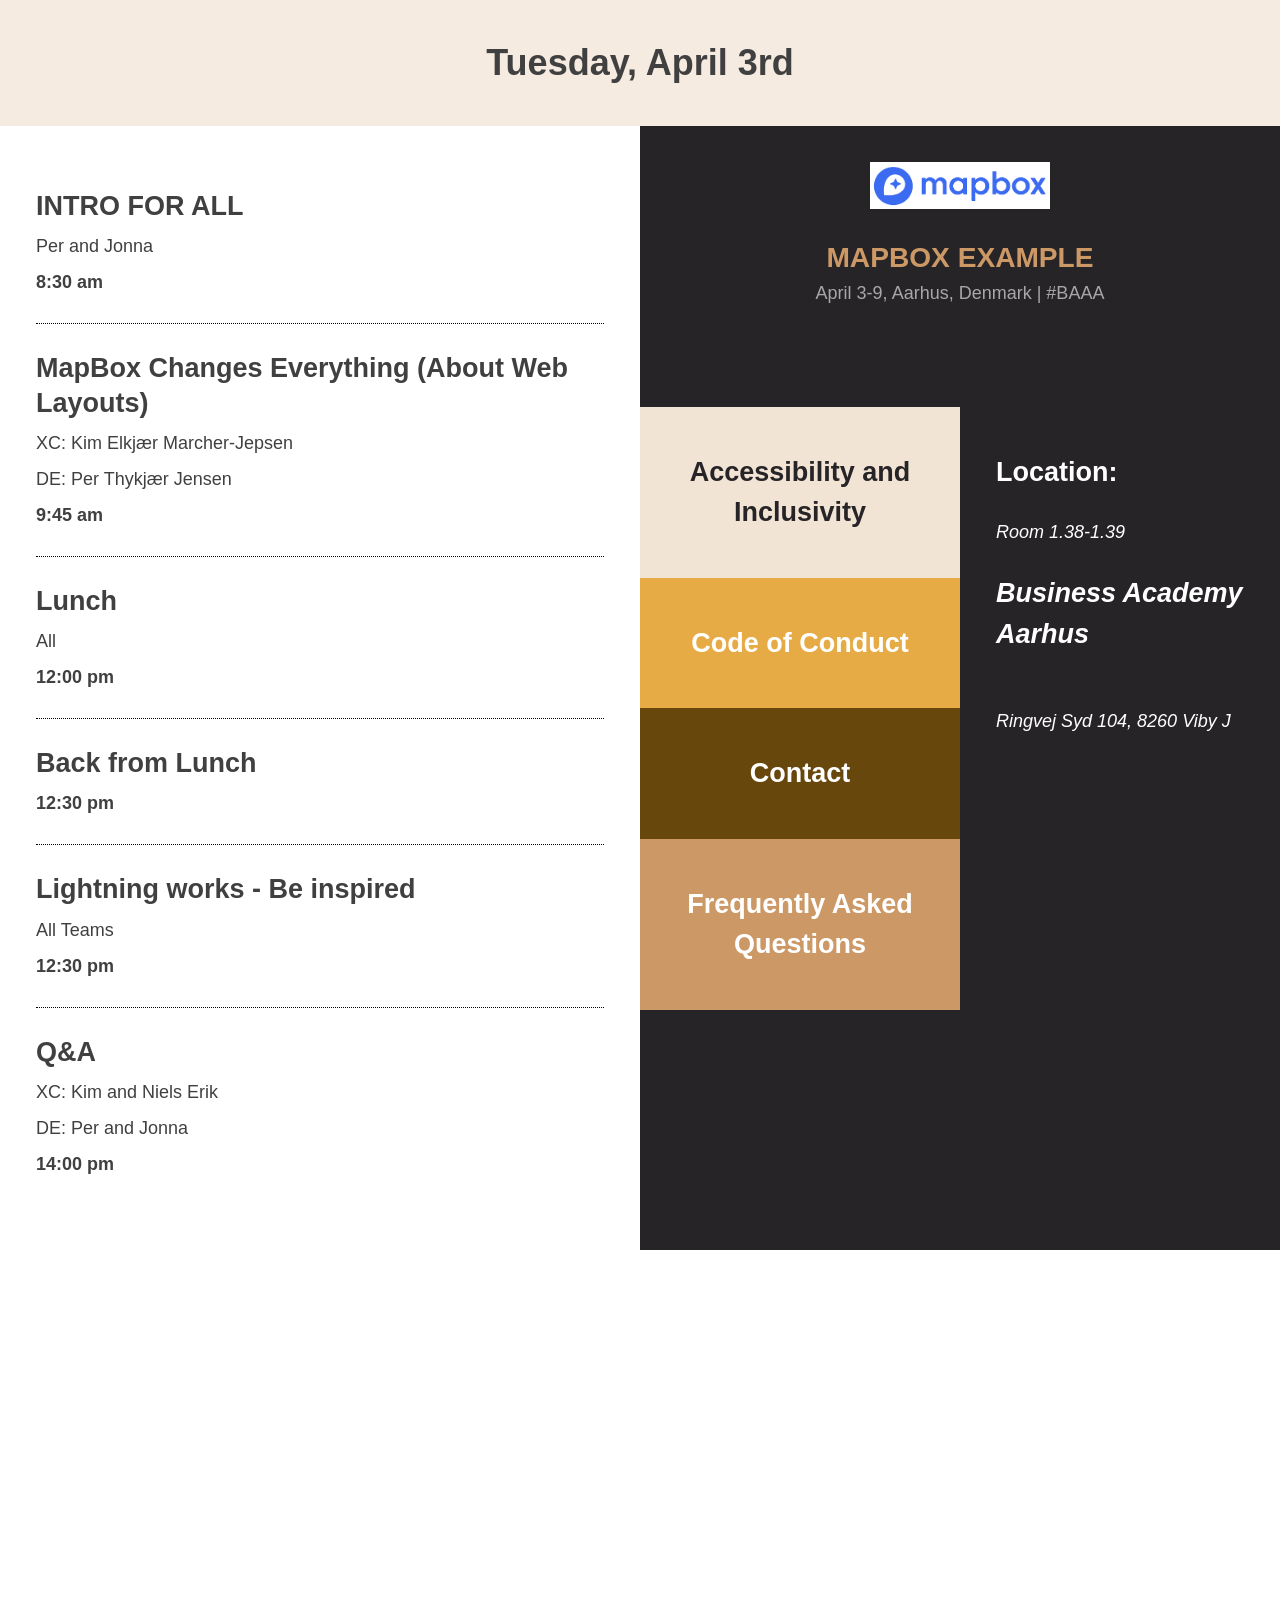
==== index.html @ 996fbbae "Program and Example for April 3 April 3 Program and a Grid example with a MapBox map in the bottom." ====
<!DOCTYPE html>
<html>

<head>
	<meta charset='utf-8' />
	<title>Change a MapBox map's style</title>
	<meta name='viewport' content='initial-scale=1,maximum-scale=1,user-scalable=no' />
	<script src='https://api.tiles.mapbox.com/mapbox-gl-js/v0.44.1/mapbox-gl.js'></script>
	<link href='https://api.tiles.mapbox.com/mapbox-gl-js/v0.44.1/mapbox-gl.css' rel='stylesheet' />
	<link rel="stylesheet" type="text/css" href="style.css">

	<style>
		#map {
			position: absolute;
			width: 100%;
		}

		/*.mapboxgl-popup {
        max-width: 400px;
        font: 12px/20px 'Helvetica Neue', Arial, Helvetica, sans-serif;*/

	</style>


</head>

<body>


	<div class="site">
		<a class="skip-link screen-reader-text" href="#content">Skip to content</a>

		<header class="masthead">
			<img src="mapbox.png">
			<p class="site-title">MapBox Example</p>
			<p class="site-description">April 3-9, Aarhus, Denmark | #BAAA</p>



		</header>
		<!-- .masthead -->

		<h1 class="page-title">Tuesday, April 3rd</h1>

		<main id="content" class="main-content">
			<ul class="schedule-list">
				<li>
					<h2 class="talk-title">INTRO FOR ALL</h2>
					<p class="talk-speaker">Per and Jonna</p>
					<p class="talk-time">8:30 am</p>
				</li>
				<li>
					<h2 class="talk-title">MapBox Changes Everything (About Web Layouts)</h2>
					<p class="talk-speaker">XC: Kim Elkjær Marcher-Jepsen</p>
					<p class="talk-speaker">DE: Per Thykjær Jensen</p>
					<p class="talk-time">9:45 am</p>
				</li>
				<li>
					<h2 class="talk-title">Lunch</h2>
					<p class="talk-speaker">All</p>
					<p class="talk-time">12:00 pm</p>
				</li>
				<li class="lunch">
					<h2 class="talk-title">Back from Lunch</h2>
					<p class="talk-time">12:30 pm</p>
				</li>
				<li>
					<h2 class="talk-title">Lightning works - Be inspired</h2>
					<p class="talk-speaker">All Teams</p>
					<p class="talk-time">12:30 pm</p>
				</li>
				<li>
					<h2 class="talk-title">Q&amp;A</h2>
					<p class="talk-speaker">XC: Kim and Niels Erik</p>
					<p class="talk-speaker">DE: Per and Jonna</p>
					<p class="talk-time">14:00 pm</p>
				</li>
			</ul>
		</main>

		<aside class="sidebar">
			<ul class="info">
				<li class="a11y">
					<h2 class="info-heading">Accessibility and Inclusivity</h2>
				</li>
				<li class="coc">
					<h2 class="info-heading">Code of Conduct</h2>
				</li>
				<li class="contact">
					<h2 class="info-heading">Contact</h2>
				</li>
				<li class="faq">
					<h2 class="info-heading">Frequently Asked Questions</h2>
				</li>

			</ul>

		</aside>


		<footer class="colophon">
			<h2>Location:</h2>
			<address>Room 1.38-1.39 <br />
			<h2>Business Academy Aarhus</h2> <br />
        Ringvej Syd 104, 8260 Viby J <br />
       
      </address>

		</footer>

	</div>
	<section class="mapbox">
		<div id='map' style='width: 100%; height: 100%;'></div>
		<script>
			mapboxgl.accessToken = 'pk.eyJ1Ijoia2ltc3RlciIsImEiOiJjamYweHMyaGIwbThqMnhwZDU2c2lrY2xxIn0.6fjT3-F4MhPBisZ4TNDOuA';
			var map = new mapboxgl.Map({
				container: 'map',
				style: 'mapbox://styles/kimster/cjf10v6746lt62sliud40d0e8',
				center: [10.1499006, 56.1172206],    
				pitch: 30, 
    			bearing: -30, 
				zoom: 13
			});
			var marker = new mapboxgl.Marker()
				.setLngLat([10.1499006, 56.1172206])
				.addTo(map);
			map.addControl(new mapboxgl.FullscreenControl());

		</script>
		<script src="features.js"></script>
	</section>
</body>
---- style.css ----
/* NOTE:
 * Grid layout stuff starts at line 224. 
 * The stuff before is just boring old CSS to make content look not crappy.
 */

/*--------------------------------------------------------------
CSS Reset
--------------------------------------------------------------*/
html {
	font-family: sans-serif;
	-webkit-text-size-adjust: 100%;
	-ms-text-size-adjust:     100%;
}

body {
	margin: 0;
}

img {
	display: block;
	border: 0;
	width: 100%;
	height: auto;
}


/*--------------------------------------------------------------
Accessibility
--------------------------------------------------------------*/
/* Text meant only for screen readers */
.screen-reader-text {
	clip: rect(1px, 1px, 1px, 1px);
	position: absolute !important;
	height: 1px;
	width: 1px;
	overflow: hidden;
}

.screen-reader-text:hover,
.screen-reader-text:active,
.screen-reader-text:focus {
	background-color: #f1f1f1;
	border-radius: 3px;
	box-shadow: 0 0 2px 2px rgba(0, 0, 0, 0.6);
	clip: auto !important;
	color: #21759b;
	display: block;
	font-size: 14px;
	font-weight: bold;
	height: auto;
	left: 5px;
	line-height: normal;
	padding: 15px 23px 14px;
	text-decoration: none;
	top: 5px;
	width: auto;
	z-index: 100000; /* Above WP toolbar */
}


/*--------------------------------------------------------------
Typography
--------------------------------------------------------------*/
body,
button,
input,
select,
textarea {
	color: #404040;
	font-family: 'Helvetica', Arial, sans-serif;
	font-size: 18px;
	line-height: 1.5;
}

h1,
h2,
h3 {
	margin: 0;
	padding: 1em 0;
}

p {
	margin: 0;
	padding: 1em 0;
}

/*--------------------------------------------------------------
General styles
--------------------------------------------------------------*/

.masthead {
  padding: 2em;
  background: #272427;
  text-align: center;
}

.masthead img {
  width: 180px;
  margin: 0 auto;
}

.site-title {
  margin: 1em 0 0;
  padding: 0;
  font-size: 1.5625em;
  font-family: Helvetica Neue, Helvetica, Roboto, Arial, sans-serif;
  font-weight: 700;
  text-transform: uppercase;
  color: #c96;
}

.site-description {  
  margin: 0 0 1em;
  padding: 0;
  font-size: 1em;
  font-family: Helvetica Neue, Helvetica, Roboto, Arial, sans-serif;
  font-weight: 400;
  color: hsla(0,0%,100%,.6);
}

.page-title {
  text-align: center;
  background-image: url(https://2017.europe.wordcamp.org/files/2017/01/background-pattern-01.png);
  background-color: #f5ebe0
}

.main-content {
	background: white;
  padding: 2em;
}

.schedule-list {
  margin: 0;
  padding: 0;
  list-style-type: none;
}

.schedule-list li {
  margin: .5em 0;
  padding: 1em 0;
  border-bottom: 1px dotted black;
}

.schedule-list li:last-child {
  border-bottom: none;
}

.talk-title {
  margin: 0;
  padding: 0;
  line-height: 1.3em;
}

.talk-speaker {
  margin: .5em 0;
  padding: 0;
}

.talk-time {
  margin: .5em 0;
  padding: 0;
  font-weight: bold;
}

.sidebar {
  background: #272427;
}

.info {
  margin: 0;
  padding: 0;
  list-style-type: none;
  color: white;
}

.info li {
  padding: 1em;
  text-align: center;
}

.a11y {
  color: #272427;
  background: #f1e4d5;
}

.coc {
  background: #e7ab46;
}

.contact {
  background: #68470d;
}

.faq {
  background: #cc9966;
}

.colophon {
	padding: 1em 2em;
  background: #272427;
	color: white;
}

.colophon a {
	color: white;
}

.colophon a:hover,
.colophon a:focus {
	border-bottom: 1px solid white;
}

/*--------------------------------------------------------------
If no grid support, limit width to 50em and center align
--------------------------------------------------------------*/
@supports not (display: grid) {
	.page-title,
  .main-content,
  .sidebar {
		max-width: 50em;
		margin: 0 auto;
	}
}

/*--------------------------------------------------------------
CSS Grid layout for wider screens, when browser supports grid:
--------------------------------------------------------------*/

@supports (display: grid) {
  @media screen and (min-width: 800px) {
    
  	.site {
			display: grid;
			grid-template-columns: 1fr 1fr;
      grid-template-rows: auto 1fr 3fr;
      grid-template-areas:
        "content-head content-head"
        "main header"
        "main sidebar"
        "footer footer";
		}
    
    .masthead {
      grid-area: header;
    }
    
    .page-title {
      grid-area: content-head;
    }
    
    .main-content {
      grid-area: main;
    }
    
    .sidebar {
      grid-area: sidebar;
    }
		
    .colophon {
      grid-area: footer;
    }
    
	}
  
  @media screen and (min-width: 1200px) {
    .site {
			grid-template-columns: 2fr 1fr 1fr;
      grid-template-areas:
        "content-head content-head content-head"
        "main header header"
        "main sidebar footer";
		}
  }
}
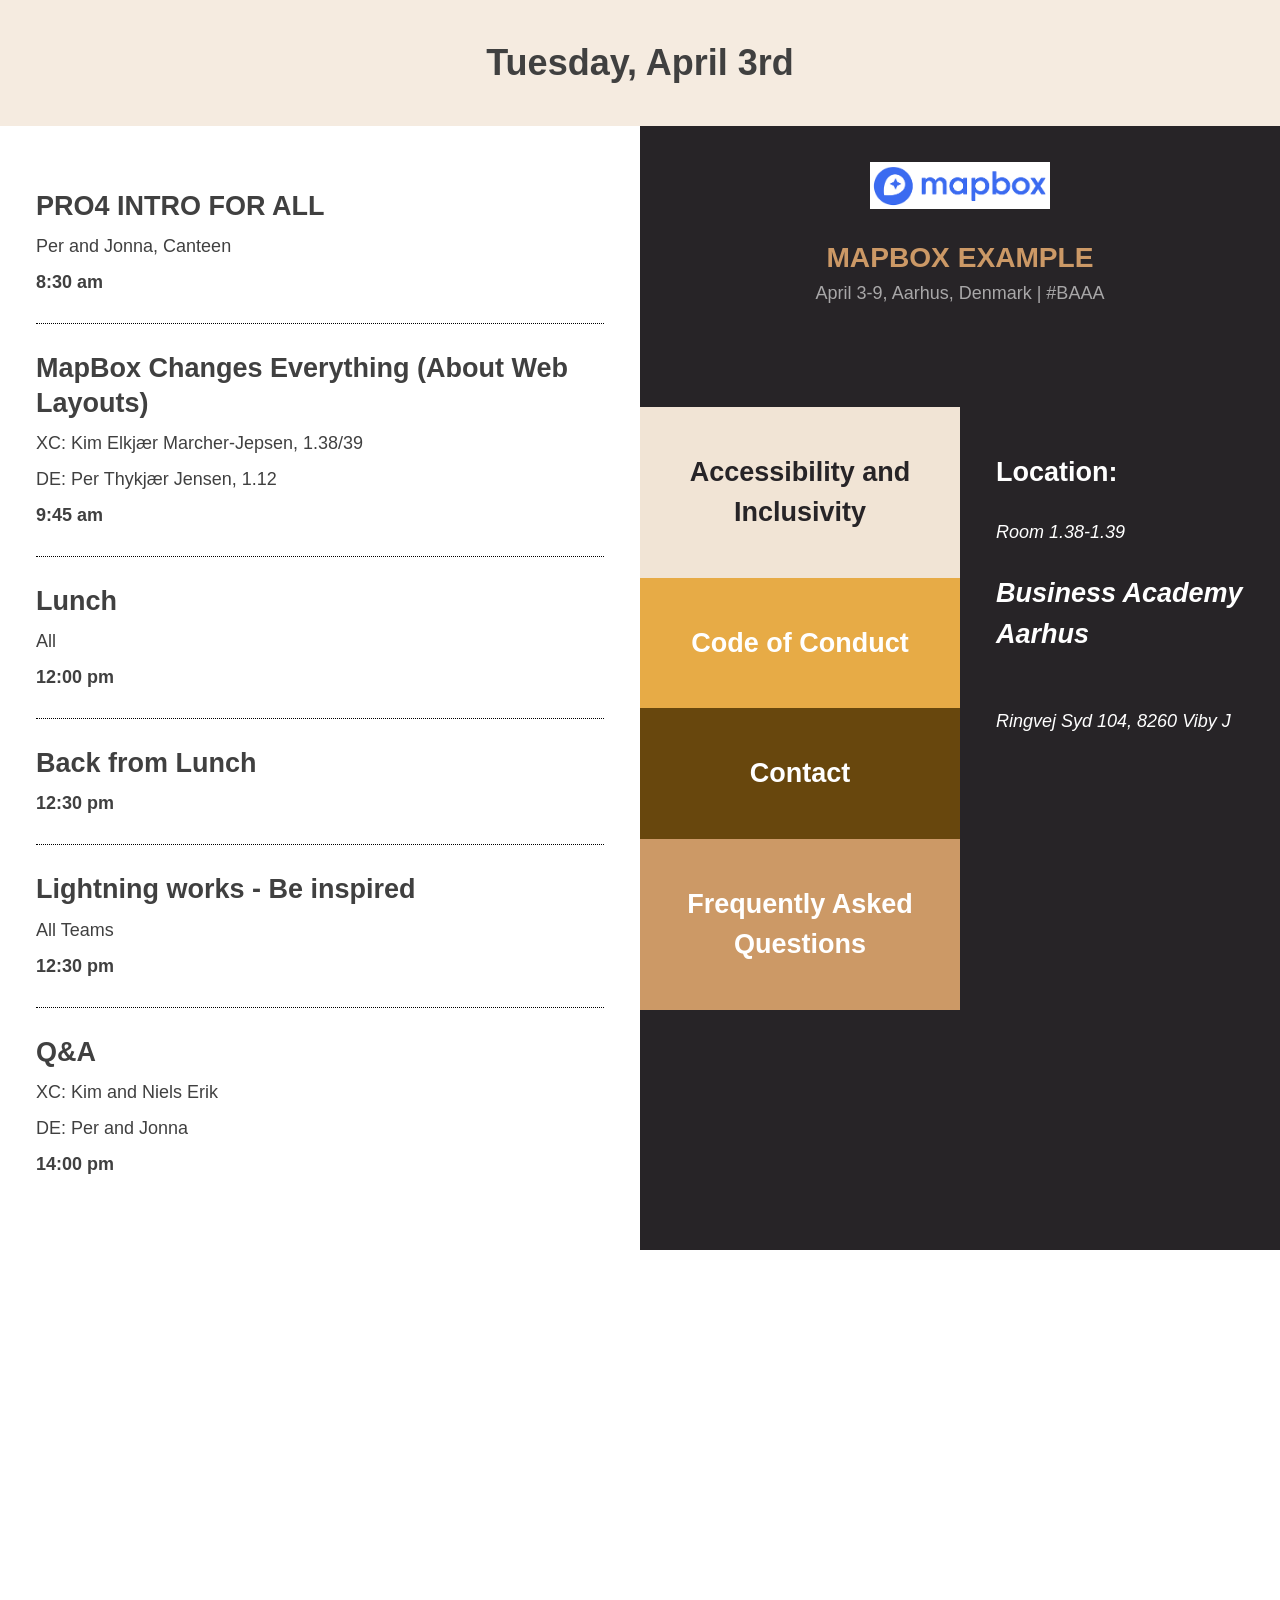
==== commit c355ab6a: "Intro and room Added pro4 intro and room number to speaker list" ====
--- a/index.html
+++ b/index.html
@@ -45,14 +45,14 @@
 		<main id="content" class="main-content">
 			<ul class="schedule-list">
 				<li>
-					<h2 class="talk-title">INTRO FOR ALL</h2>
-					<p class="talk-speaker">Per and Jonna</p>
+					<h2 class="talk-title">PRO4 INTRO FOR ALL</h2>
+					<p class="talk-speaker">Per and Jonna, Canteen</p>
 					<p class="talk-time">8:30 am</p>
 				</li>
 				<li>
 					<h2 class="talk-title">MapBox Changes Everything (About Web Layouts)</h2>
-					<p class="talk-speaker">XC: Kim Elkjær Marcher-Jepsen</p>
-					<p class="talk-speaker">DE: Per Thykjær Jensen</p>
+					<p class="talk-speaker">XC: Kim Elkjær Marcher-Jepsen, 1.38/39</p>
+					<p class="talk-speaker">DE: Per Thykjær Jensen, 1.12</p>
 					<p class="talk-time">9:45 am</p>
 				</li>
 				<li>
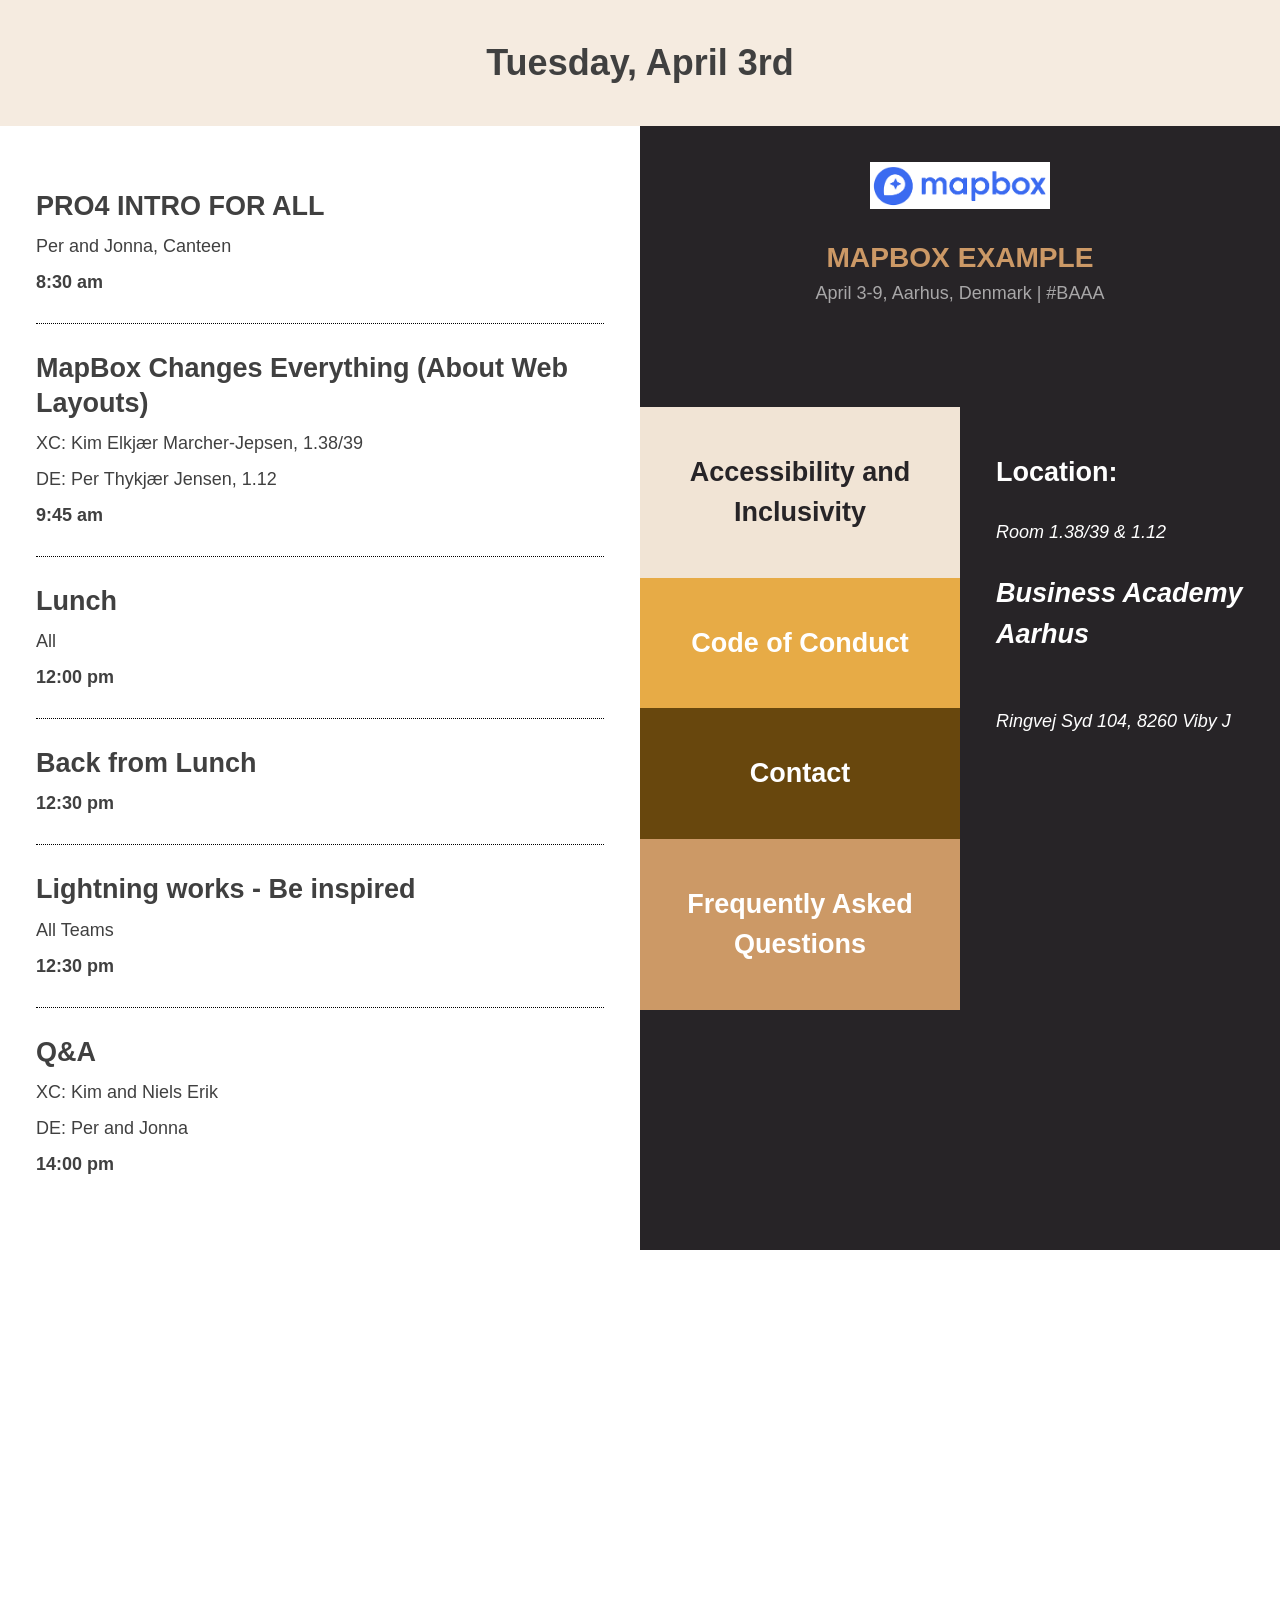
==== commit 1ef333af: "Added location in footer See above" ====
--- a/index.html
+++ b/index.html
@@ -100,7 +100,7 @@
 
 		<footer class="colophon">
 			<h2>Location:</h2>
-			<address>Room 1.38-1.39 <br />
+			<address>Room 1.38/39 & 1.12<br />
 			<h2>Business Academy Aarhus</h2> <br />
         Ringvej Syd 104, 8260 Viby J <br />
        
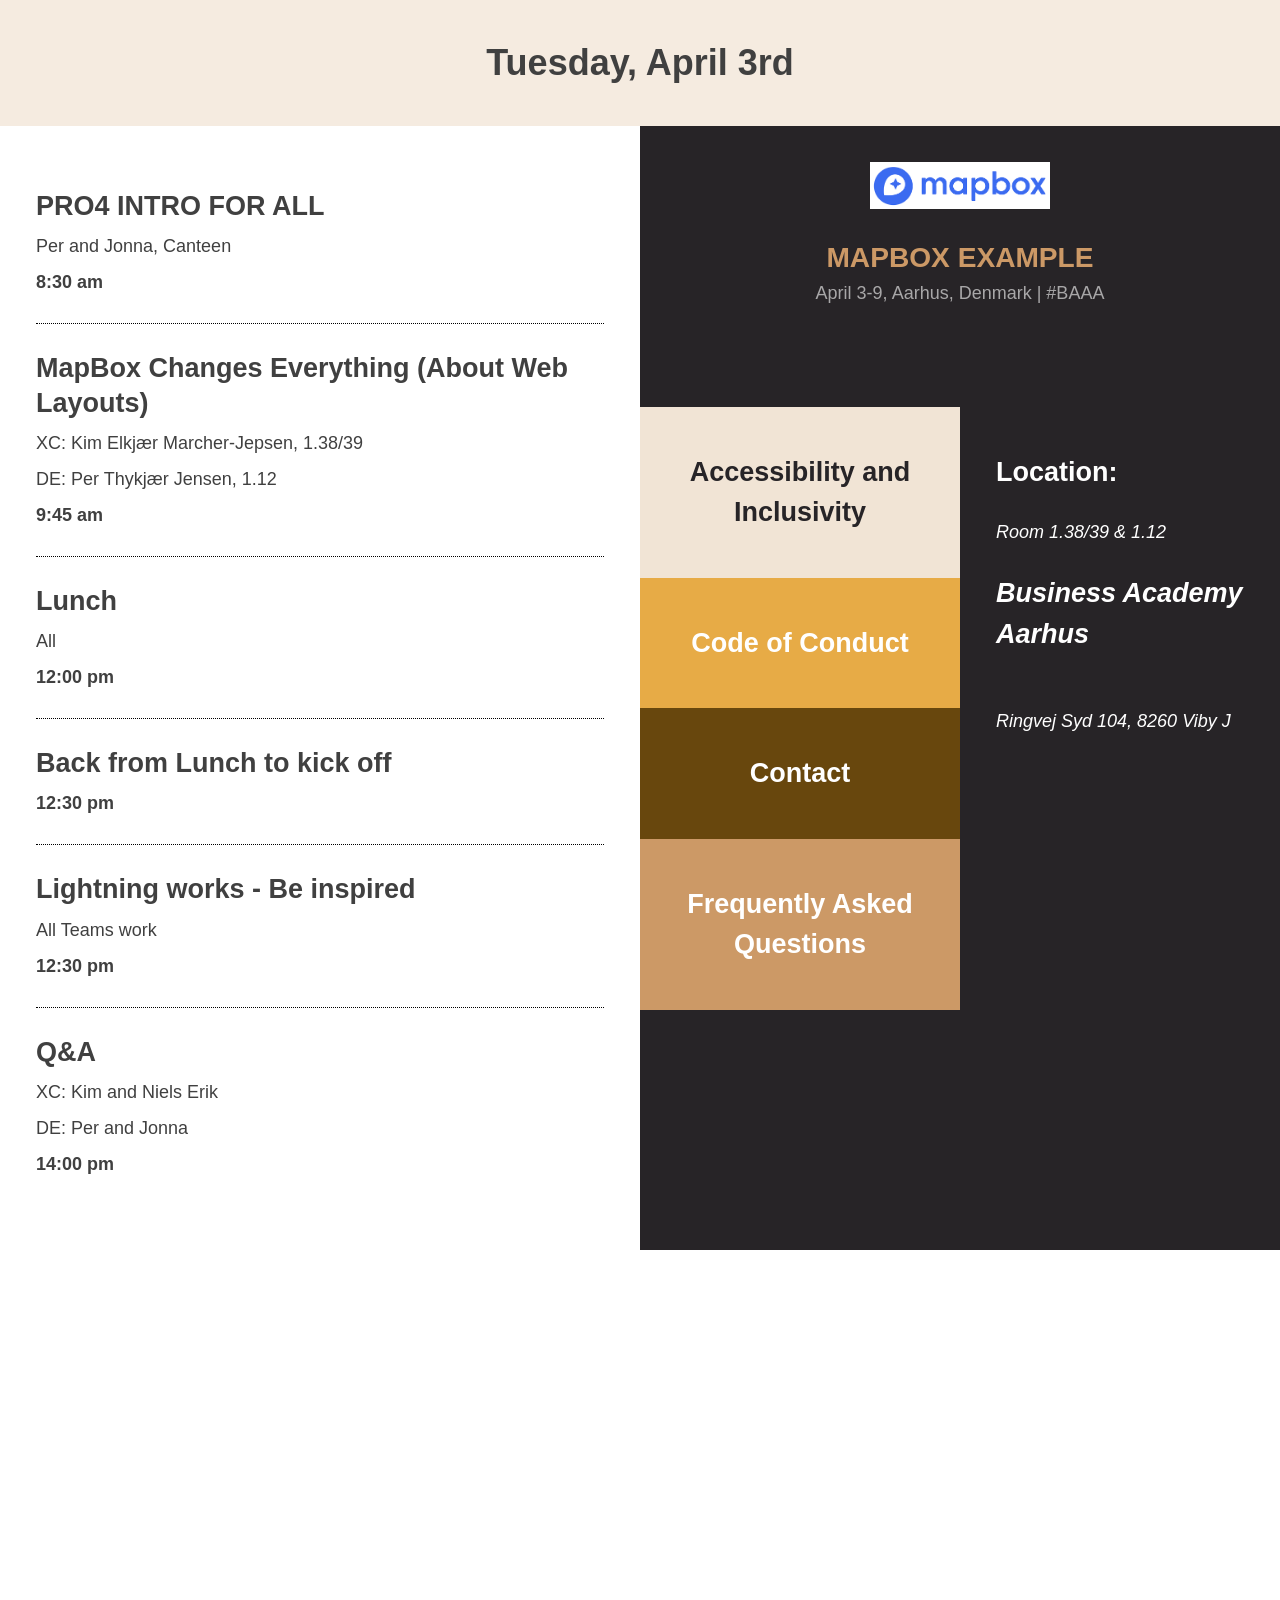
==== commit ec65bea6: "minor changes" ====
--- a/index.html
+++ b/index.html
@@ -61,12 +61,12 @@
 					<p class="talk-time">12:00 pm</p>
 				</li>
 				<li class="lunch">
-					<h2 class="talk-title">Back from Lunch</h2>
+					<h2 class="talk-title">Back from Lunch to kick off</h2>
 					<p class="talk-time">12:30 pm</p>
 				</li>
 				<li>
 					<h2 class="talk-title">Lightning works - Be inspired</h2>
-					<p class="talk-speaker">All Teams</p>
+					<p class="talk-speaker">All Teams work</p>
 					<p class="talk-time">12:30 pm</p>
 				</li>
 				<li>
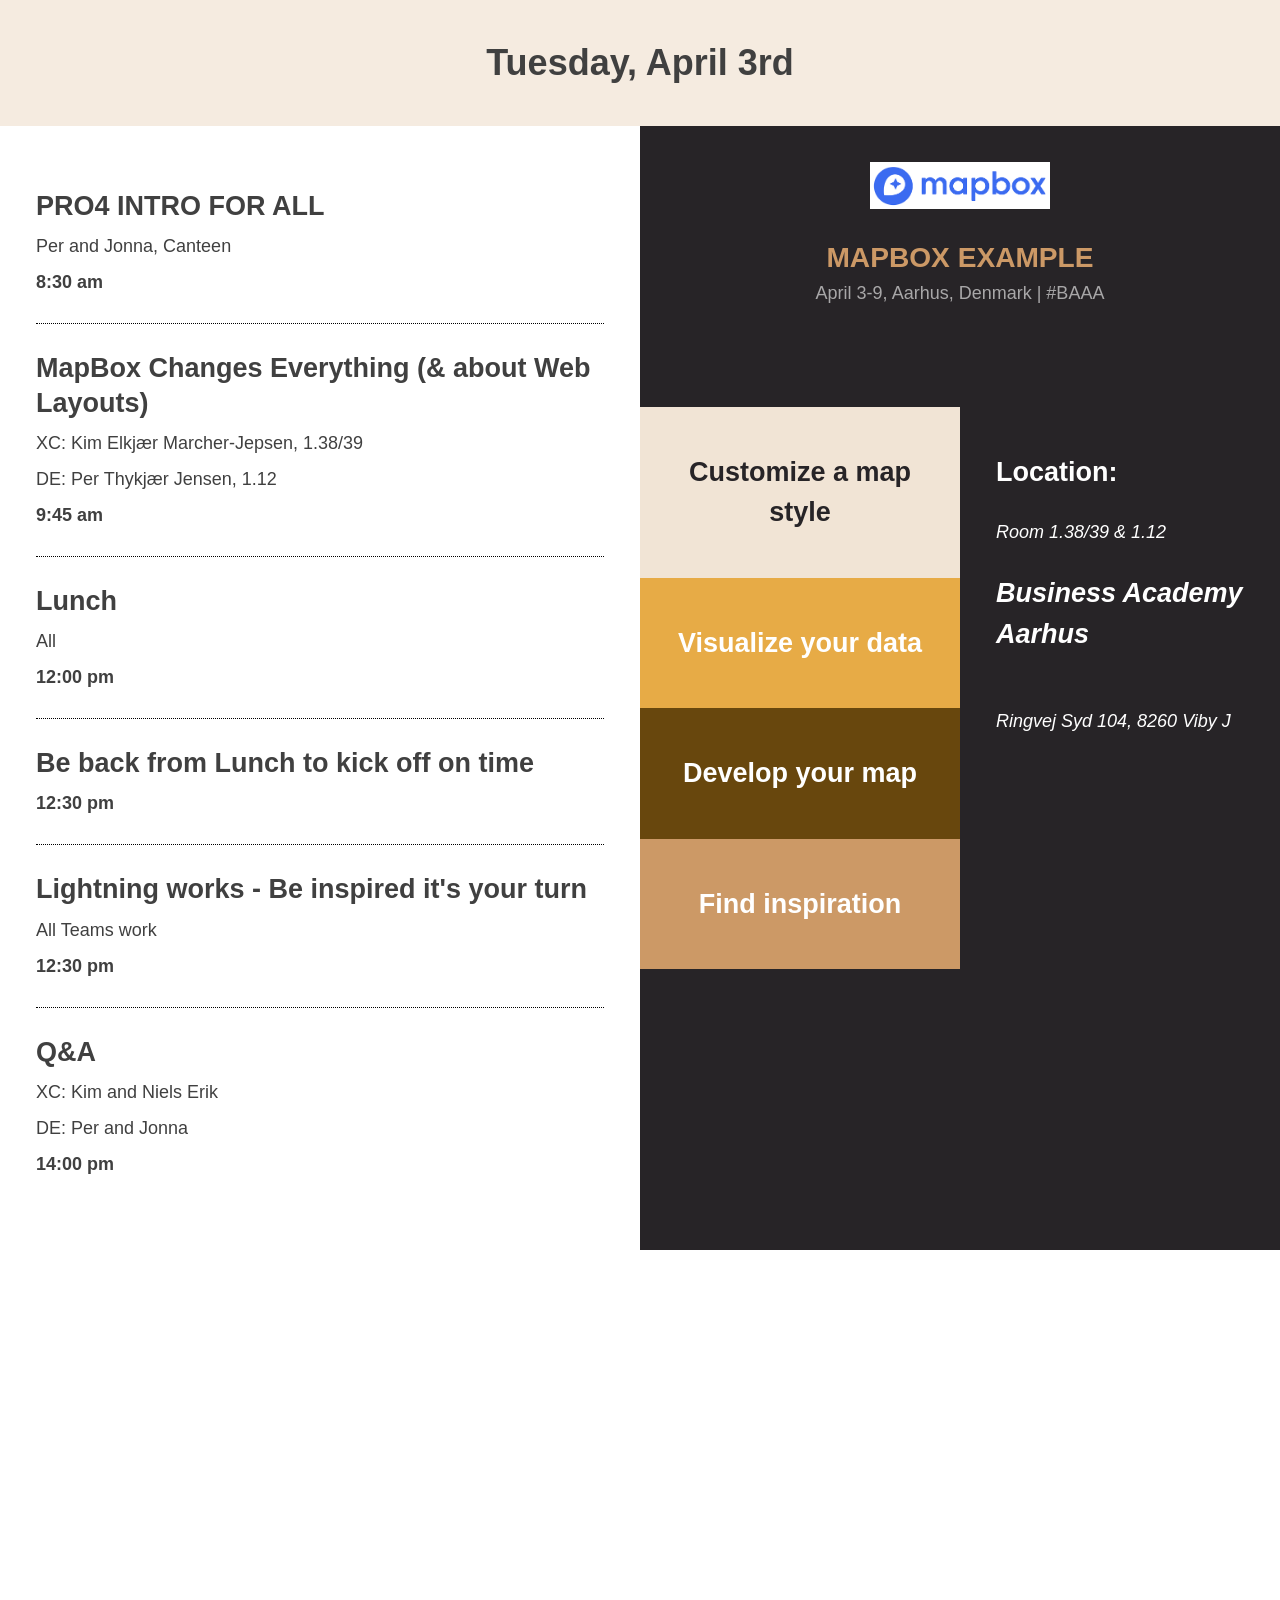
==== commit d58ffd1d: "new headings" ====
--- a/index.html
+++ b/index.html
@@ -50,7 +50,7 @@
 					<p class="talk-time">8:30 am</p>
 				</li>
 				<li>
-					<h2 class="talk-title">MapBox Changes Everything (About Web Layouts)</h2>
+					<h2 class="talk-title">MapBox Changes Everything (& about Web Layouts)</h2>
 					<p class="talk-speaker">XC: Kim Elkjær Marcher-Jepsen, 1.38/39</p>
 					<p class="talk-speaker">DE: Per Thykjær Jensen, 1.12</p>
 					<p class="talk-time">9:45 am</p>
@@ -61,11 +61,11 @@
 					<p class="talk-time">12:00 pm</p>
 				</li>
 				<li class="lunch">
-					<h2 class="talk-title">Back from Lunch to kick off</h2>
+					<h2 class="talk-title">Be back from Lunch to kick off on time</h2>
 					<p class="talk-time">12:30 pm</p>
 				</li>
 				<li>
-					<h2 class="talk-title">Lightning works - Be inspired</h2>
+					<h2 class="talk-title">Lightning works - Be inspired it's your turn</h2>
 					<p class="talk-speaker">All Teams work</p>
 					<p class="talk-time">12:30 pm</p>
 				</li>
@@ -81,16 +81,16 @@
 		<aside class="sidebar">
 			<ul class="info">
 				<li class="a11y">
-					<h2 class="info-heading">Accessibility and Inclusivity</h2>
+					<h2 class="info-heading">Customize a map style</h2>
 				</li>
 				<li class="coc">
-					<h2 class="info-heading">Code of Conduct</h2>
+					<h2 class="info-heading">Visualize your data</h2>
 				</li>
 				<li class="contact">
-					<h2 class="info-heading">Contact</h2>
+					<h2 class="info-heading">Develop your map</h2>
 				</li>
 				<li class="faq">
-					<h2 class="info-heading">Frequently Asked Questions</h2>
+					<h2 class="info-heading">Find inspiration</h2>
 				</li>
 
 			</ul>
